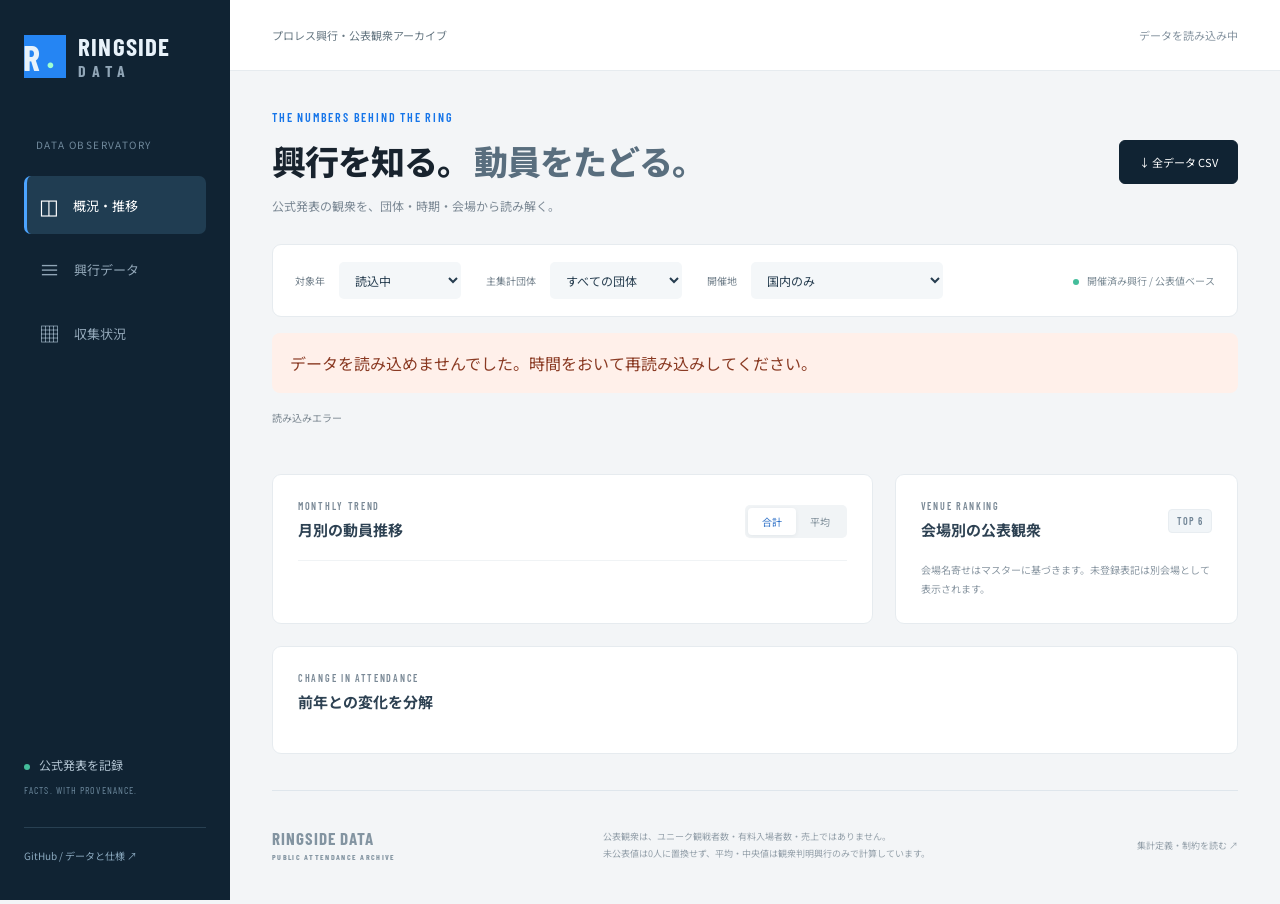
==== site/index.html @ e4130793 "Include dashboard HTML in the Pages source" ====
<!doctype html>
<html lang="ja">
<head>
  <meta charset="utf-8"><meta name="viewport" content="width=device-width,initial-scale=1">
  <meta name="description" content="公式発表に基づくプロレス興行・公表観衆のデータアーカイブ。団体別・月別・会場別の集計と収集状況を確認できます。">
  <meta name="color-scheme" content="light"><title>RINGSIDE DATA — プロレス興行・動員アーカイブ</title>
  <link rel="stylesheet" href="./style.css">
</head>
<body>
  <a class="skip" href="#main">コンテンツへ</a>
  <aside class="rail">
    <a class="brand" href="./" aria-label="Ringside Data ホーム"><span class="brand-icon">R<span>・</span></span><span>RINGSIDE<span class="brand-data">DATA</span></span></a>
    <div class="rail-label">DATA OBSERVATORY</div>
    <nav aria-label="表示切り替え"><button class="nav active" data-tab="overview" aria-current="page"><span>◫</span> 概況・推移</button><button class="nav" data-tab="events"><span>≡</span> 興行データ</button><button class="nav" data-tab="coverage"><span>▦</span> 収集状況</button></nav>
    <div class="rail-foot"><span class="live-dot"></span> 公式発表を記録<br><small>FACTS. WITH PROVENANCE.</small><a href="https://github.com/yutarowada0402/prowrestling-attendance" target="_blank" rel="noopener">GitHub / データと仕様 ↗</a></div>
  </aside>
  <div class="workspace">
    <header class="topbar"><span>プロレス興行・公表観衆アーカイブ</span><span class="update" id="updated">データを読み込み中</span></header>
    <main id="main">
      <div class="heading"><div><p class="eyebrow">THE NUMBERS BEHIND THE RING</p><h1>興行を知る。<span>動員をたどる。</span></h1><p class="intro">公式発表の観衆を、団体・時期・会場から読み解く。</p></div><a class="button download" href="./data/events.csv" download>↓ 全データ CSV</a></div>
      <section class="filters" aria-label="集計条件"><label>対象年<select id="year"><option>読込中</option></select></label><label>主集計団体<select id="promotion"><option value="all">すべての団体</option></select></label><label>開催地<select id="country"><option value="domestic">国内のみ</option><option value="all">すべて（国不明を含む）</option></select></label><div class="filter-note"><span class="live-dot"></span> 開催済み興行 / 公表値ベース</div></section>
      <div id="error" role="alert" hidden></div>
      <p class="scope-note" id="scope" aria-live="polite">読み込み中…</p>
      <section id="overview" class="tab-panel">
        <div class="metrics" id="metrics"></div>
        <div class="chart-grid"><section class="panel trend"><div class="panel-heading"><div><p class="eyebrow">MONTHLY TREND</p><h2>月別の動員推移</h2></div><div class="segmented" aria-label="推移の指標"><button data-metric="total" class="selected" aria-pressed="true">合計</button><button data-metric="mean" aria-pressed="false">平均</button></div></div><div id="monthly" class="chart" role="img" aria-label="月別公表観衆"></div><div id="chart-legend" class="chart-legend"></div></section>
        <section class="panel venue-panel"><div class="panel-heading"><div><p class="eyebrow">VENUE RANKING</p><h2>会場別の公表観衆</h2></div><span class="badge">TOP 6</span></div><div id="venues"></div><p class="small-note">会場名寄せはマスターに基づきます。未登録表記は別会場として表示されます。</p></section></div>
        <section class="panel comparison"><div><p class="eyebrow">CHANGE IN ATTENDANCE</p><h2>前年との変化を分解</h2><p id="comparison-scope" class="small-note"></p></div><div id="comparison"></div></section>
      </section>
      <section id="events" class="tab-panel" hidden><section class="panel"><div class="panel-heading"><div><p class="eyebrow">EVENT ARCHIVE</p><h2>開催済み興行データ</h2></div><label class="search-label"><span class="sr-only">大会・会場を検索</span><input id="search" type="search" placeholder="大会名・会場を検索"></label></div><div class="table-scroll"><table><thead><tr><th><button id="sort-date">開催日 ↓</button></th><th>団体 / 大会</th><th>会場</th><th class="numeric">公表観衆</th><th>出典</th></tr></thead><tbody id="event-rows"></tbody></table></div><div class="pagination"><span id="event-count"></span><div><button id="previous" class="button">← 前へ</button><button id="next" class="button">次へ →</button></div></div></section></section>
      <section id="coverage" class="tab-panel" hidden><section class="panel"><div class="panel-heading"><div><p class="eyebrow">COLLECTION COVERAGE</p><h2>どこまで収集できているか</h2></div><span class="badge">一覧巡回の状態</span></div><p class="small-note">「確認済み」は当該公式サイトの一覧を確認した意味です。実際の全興行を網羅した保証ではありません。</p><div class="table-scroll" id="coverage-grid"></div><div class="coverage-legend"><span><i class="complete"></i>一覧確認済み</span><span><i class="partial"></i>一部取得・失敗</span><span><i class="unsupported"></i>未対応・未取得</span></div></section></section>
      <footer><div class="foot-brand">RINGSIDE DATA<span>PUBLIC ATTENDANCE ARCHIVE</span></div><p>公表観衆は、ユニーク観戦者数・有料入場者数・売上ではありません。<br>未公表値は0人に置換せず、平均・中央値は観衆判明興行のみで計算しています。</p><a href="https://github.com/yutarowada0402/prowrestling-attendance/blob/main/docs/methodology.md" target="_blank" rel="noopener">集計定義・制約を読む ↗</a></footer>
    </main>
  </div>
  <script type="module" src="./app.mjs"></script>
</body>
</html>
---- site/style.css ----
@import url('https://fonts.googleapis.com/css2?family=Barlow+Condensed:wght@600;700&family=Noto+Sans+JP:wght@400;500;600;700;800&display=swap');
:root{font-family:'Noto Sans JP',sans-serif;color:#18232e;background:#f3f5f7;font-synthesis:none;--blue:#1675e9;--muted:#73818e;--line:#e6ebef;--navy:#102333}*{box-sizing:border-box}body{margin:0}a{color:inherit}button,input,select{font:inherit}button,a,select{touch-action:manipulation}button{cursor:pointer}button:focus-visible,a:focus-visible,select:focus-visible,input:focus-visible{outline:3px solid #53bcff;outline-offset:3px}.skip{position:absolute;left:10px;top:-80px;background:white;padding:12px;z-index:10}.skip:focus{top:10px}.rail{background:var(--navy);color:#e8f2fa;position:fixed;inset:0 auto 0 0;width:230px;padding:34px 24px;display:flex;flex-direction:column}.brand{display:flex;align-items:center;gap:12px;text-decoration:none;font:700 25px/1 'Barlow Condensed',sans-serif;letter-spacing:1.2px}.brand-icon{display:flex;align-items:center;justify-content:center;width:42px;height:43px;background:#2585f3;font-size:36px;letter-spacing:-4px}.brand-icon span{color:#9effd1;position:relative;left:-4px;top:7px}.brand-data{display:block;font-size:16px;letter-spacing:6px;margin-top:4px;color:#91a6b7}.rail-label{margin:58px 12px 18px;color:#70899c;font-size:10px;letter-spacing:1.4px}.nav{display:flex;align-items:center;gap:14px;border:0;background:none;color:#91a6b7;padding:14px 15px;border-radius:7px;width:100%;text-align:left;font-size:13px;margin:6px 0}.nav span{font-size:21px;font-weight:400}.nav:hover{background:#1a3449}.nav.active{background:#203d52;color:#fff;border-left:3px solid #4ca4ff;padding-left:12px}.rail-foot{margin-top:auto;font-size:12px;line-height:2;color:#b1c3d1}.rail-foot small{font:10px 'Barlow Condensed',sans-serif;letter-spacing:1.1px;color:#698599}.rail-foot a{display:block;font-size:10px;color:#8ba9bf;text-decoration:none;border-top:1px solid #284052;padding-top:18px;margin-top:26px}.live-dot{display:inline-block;width:6px;height:6px;background:#44bd9b;border-radius:50%;margin-right:6px}.workspace{margin-left:230px}.topbar{height:71px;padding:0 42px;display:flex;align-items:center;justify-content:space-between;background:#fff;border-bottom:1px solid var(--line);font-size:11px;color:#657681}.update{font:11px/1.5 'Noto Sans JP',sans-serif;color:#8795a1}main{padding:39px 42px 0;max-width:1600px;margin:0 auto}.heading{display:flex;justify-content:space-between;align-items:center;margin-bottom:30px}.eyebrow{font:600 12px 'Barlow Condensed',sans-serif;letter-spacing:1.8px;color:#7a8996;margin:0 0 10px}.heading .eyebrow{color:#1675e9}h1{font-size:34px;letter-spacing:-1px;margin:0;line-height:1.6;font-weight:800}h1 span{color:#596e7e;margin-left:4px}.intro{font-size:12px;color:#7b8894;margin:9px 0 0}.button{border:1px solid #dae1e7;background:#fff;border-radius:6px;padding:9px 15px;font-size:11px;text-decoration:none;color:#3e5364}.button:hover{border-color:#8aa6bb;background:#fafcfe}.button:disabled{opacity:.4;cursor:default}.download{border-color:var(--navy);background:var(--navy);color:white;padding:13px 19px;white-space:nowrap}.download:hover{background:#224357;color:white}.filters{background:white;border:1px solid var(--line);border-radius:9px;padding:17px 22px;display:flex;gap:25px;align-items:center}.filters label{font-size:10px;color:#73818c;display:flex;gap:14px;align-items:center}.filters select{font-size:12px;border:0;color:#263d4f;background:#f4f7f9;border-radius:5px;padding:9px 28px 9px 12px;min-width:122px}.filter-note{font-size:10px;color:#7e8d97;margin-left:auto}.scope-note{font-size:10px;line-height:1.8;color:#7b8791;margin:14px 0 23px;min-height:18px}#error{background:#fff0ea;padding:18px;margin:16px 0;color:#8a3a23;border-radius:8px}.metrics{display:grid;grid-template-columns:repeat(4,minmax(0,1fr));gap:18px;margin-bottom:24px}.metric{background:#fff;border:1px solid var(--line);border-radius:9px;padding:21px 22px;position:relative}.metric-label{font-size:11px;color:#6b7b87;display:flex;align-items:center;justify-content:space-between;margin:0 0 13px}.metric-icon{font-size:16px;color:#a9b8c5}.metric-value{font:600 43px/1.1 'Barlow Condensed',sans-serif;letter-spacing:.2px;font-variant-numeric:tabular-nums}.metric-value small{font:11px 'Noto Sans JP',sans-serif;color:#8b99a5;padding-left:7px}.metric-detail{color:#8c99a3;font-size:10px;margin:12px 0 0}.metric:first-child{border-top:3px solid var(--blue);padding-top:19px}.metric:last-child .metric-value{color:var(--blue)}.rate-track{height:4px;background:#eaf0f6;border-radius:4px;margin-top:12px}.rate-track span{display:block;height:100%;background:#368aed;border-radius:4px}.chart-grid{display:grid;grid-template-columns:minmax(0,1.75fr) minmax(300px,1fr);gap:22px}.panel{background:#fff;border:1px solid var(--line);border-radius:9px;padding:25px;min-width:0}.panel-heading{display:flex;justify-content:space-between;align-items:center;gap:16px;margin-bottom:18px}.panel .eyebrow{font-size:10px;letter-spacing:1.7px;margin-bottom:6px}h2{font-size:15px;line-height:1.6;font-weight:700;margin:0;color:#2e4253}.segmented{display:flex;padding:3px;background:#f1f4f6;border-radius:5px}.segmented button{border:0;border-radius:4px;background:none;color:#81909b;padding:6px 14px;font-size:10px}.segmented .selected{background:white;color:#2d70c7;box-shadow:0 1px 4px #152c4010}.chart svg{display:block;width:100%;height:auto}.chart text{font:10px 'Noto Sans JP',sans-serif;fill:#91a0ac}.chart-legend{border-top:1px solid #f0f3f5;padding-top:15px;margin-top:5px;font-size:10px;color:#8b99a4;display:flex;gap:18px}.chart-legend i{display:inline-block;width:9px;height:9px;background:#2c81ed;margin-right:6px;border-radius:2px}.chart-legend .previous i{background:#d2dce6}.badge{background:#f1f5f8;border:1px solid #e8edf1;border-radius:4px;font:600 10px 'Barlow Condensed',sans-serif;padding:5px 8px;letter-spacing:1px;color:#718596}.venue-row{margin:20px 0}.venue-label{display:flex;justify-content:space-between;gap:10px;font-size:10px;color:#556a7b;margin-bottom:8px}.venue-label strong{font:600 15px 'Barlow Condensed',sans-serif;white-space:nowrap;color:#354b5d}.venue-track{height:6px;border-radius:4px;background:#f1f4f7}.venue-track span{display:block;height:100%;border-radius:4px;background:#a7c7ed}.venue-row:first-child .venue-track span{background:#2c80eb}.small-note{font-size:10px;color:#8a97a2;line-height:1.9;margin:14px 0 0}.comparison{margin-top:22px;display:grid;grid-template-columns:1fr 2fr;gap:25px;align-items:center}.compare-values{display:grid;grid-template-columns:repeat(3,1fr);gap:20px}.compare-value span{display:block;font-size:10px;color:#81919e;margin-bottom:7px}.compare-value strong{font:600 25px 'Barlow Condensed',sans-serif;color:#446379}.compare-value small{display:block;margin-top:5px;font-size:9px;color:#91a0ac}.empty{color:#8c9aa6;font-size:12px;padding:40px 12px;text-align:center}.comparison .empty{text-align:left;padding:12px}.search-label input{border:1px solid #dce4eb;border-radius:5px;padding:10px 14px;font-size:11px;min-width:210px}.table-scroll{overflow:auto}table{width:100%;border-collapse:collapse;text-align:left;font-size:11px}th{font-size:10px;color:#85939e;font-weight:500;background:#f8fafb;white-space:nowrap}th,td{padding:15px 12px;border-bottom:1px solid #edf1f4}th button{font:inherit;color:inherit;border:0;background:none;padding:0}.numeric{text-align:right;font-variant-numeric:tabular-nums}td .promotion{display:block;font-size:9px;color:#3280ca;margin-bottom:4px}td .event-name{min-width:200px;max-width:440px;display:block;font-size:11px;line-height:1.8}td .source-link{font-size:10px;text-decoration:none;color:#4183b4}td .unknown{color:#9aa5af;font-size:10px}.pagination{display:flex;justify-content:space-between;align-items:center;padding-top:20px;font-size:10px;color:#7c8d9b}.pagination button{margin-left:8px}.coverage-cell{display:inline-block;min-width:35px;padding:5px 6px;border-radius:4px;font-size:10px;text-align:center;background:#eaf7f1;color:#35956d}.coverage-cell.partial{background:#fff2df;color:#bd852f}.coverage-cell.unsupported{background:#f1f3f6;color:#9aa6af}.coverage-legend{display:flex;gap:22px;font-size:10px;color:#7e8c97;margin-top:20px}.coverage-legend i{display:inline-block;height:9px;width:9px;margin-right:6px;border-radius:2px;background:#a2d9bf}.coverage-legend i.partial{background:#e4bf7b}.coverage-legend i.unsupported{background:#dce3e9}footer{display:flex;align-items:center;gap:30px;justify-content:space-between;border-top:1px solid #dfe6ec;margin-top:36px;padding:28px 0 32px}.foot-brand{font:700 17px 'Barlow Condensed',sans-serif;letter-spacing:1px;color:#8394a1;white-space:nowrap}.foot-brand span{display:block;font-size:8px;letter-spacing:1.3px;margin-top:4px}footer p,footer a{font-size:9px;line-height:1.9;color:#94a0aa}footer a{white-space:nowrap;text-decoration:none}.sr-only{position:absolute;width:1px;height:1px;padding:0;margin:-1px;overflow:hidden;clip:rect(0,0,0,0);white-space:nowrap;border:0}[hidden]{display:none!important}
@media(min-width:1600px){main{padding-top:52px}.metric{padding:27px}.metric:first-child{padding-top:25px}.chart-grid .panel{min-height:385px}}
@media(max-width:1250px){.rail{width:195px;padding:30px 18px}.workspace{margin-left:195px}main{padding:30px 26px 0}.topbar{padding:0 26px}.filters{gap:15px}.filter-note{display:none}h1{font-size:29px}.chart-grid{grid-template-columns:minmax(0,1.5fr) minmax(270px,1fr)}.metric{padding:18px}.metric-value{font-size:35px}.metric:first-child{padding-top:16px}.comparison{grid-template-columns:1fr}.comparison .small-note{margin-top:8px}.brand{font-size:23px;gap:9px}.brand-icon{width:36px;height:38px}.panel{padding:21px}footer{gap:15px}footer p{max-width:400px}}
@media(max-width:950px){.rail{position:static;width:100%;height:auto;flex-direction:row;align-items:center;padding:16px 24px;justify-content:space-between}.rail-label,.rail-foot{display:none}.rail nav{display:flex;gap:5px}.nav{width:auto;padding:8px 12px;font-size:11px;margin:0}.nav.active{border-left:0;border-bottom:2px solid #4ca4ff;padding-left:12px}.nav span{font-size:17px}.brand-data{display:none}.brand{font-size:21px}.brand-icon{width:32px;height:32px;font-size:29px}.workspace{margin-left:0}.topbar{height:48px}.metrics{gap:12px}.chart-grid{grid-template-columns:1.5fr 1fr}.heading{margin-bottom:22px}.intro{font-size:11px}.update{font-size:9px}}
@media(max-width:700px){main{padding:27px 16px 0}.topbar{padding:0 17px;font-size:9px}.topbar .update{max-width:145px;text-align:right}.rail{padding:12px 16px}.brand{font-size:18px}.brand-icon{width:29px;height:30px}.rail nav{gap:0}.nav{padding:8px 9px;font-size:10px;gap:5px}.nav span{display:none}.nav.active{padding-left:9px}h1{font-size:24px;letter-spacing:-.5px}h1 span{display:block;margin:0}.heading{align-items:flex-end}.heading .eyebrow{font-size:10px}.intro{max-width:230px;line-height:1.9;font-size:10px}.download{padding:10px;font-size:10px;align-self:center}.filters{padding:13px;gap:10px;flex-wrap:wrap}.filters label{display:block;flex:1;font-size:9px;min-width:100px}.filters select{display:block;width:100%;min-width:0;margin-top:6px;font-size:10px;padding:8px}.scope-note{font-size:9px;margin-bottom:16px}.metrics{grid-template-columns:repeat(2,minmax(0,1fr));margin-bottom:16px}.metric{padding:17px}.metric-label{font-size:10px;margin-bottom:10px}.metric-value{font-size:35px}.metric-detail{font-size:9px;line-height:1.7}.metric-icon{font-size:14px}.chart-grid{grid-template-columns:1fr;gap:16px}.panel{padding:19px}.panel-heading{gap:10px}h2{font-size:14px}.segmented button{padding:6px 12px}.venue-row{margin:17px 0}.comparison{margin-top:16px;gap:16px}.compare-values{gap:10px}.compare-value strong{font-size:22px}.compare-value span{font-size:9px}.search-label input{min-width:0;width:145px;font-size:10px}th,td{padding:13px 9px}.pagination{font-size:9px}.pagination .button{padding:8px;font-size:9px}.coverage-legend{gap:10px;font-size:9px;flex-wrap:wrap}footer{flex-wrap:wrap;gap:8px;margin-top:26px;padding:23px 0}.foot-brand{font-size:16px}footer p{order:3;font-size:9px;width:100%;max-width:none;margin-top:9px}footer a{font-size:9px}.coverage-cell{min-width:30px}}
@media(prefers-reduced-motion:no-preference){.metric,.panel{animation:enter .35s ease both}@keyframes enter{from{opacity:.4;transform:translateY(5px)}to{opacity:1;transform:none}}}
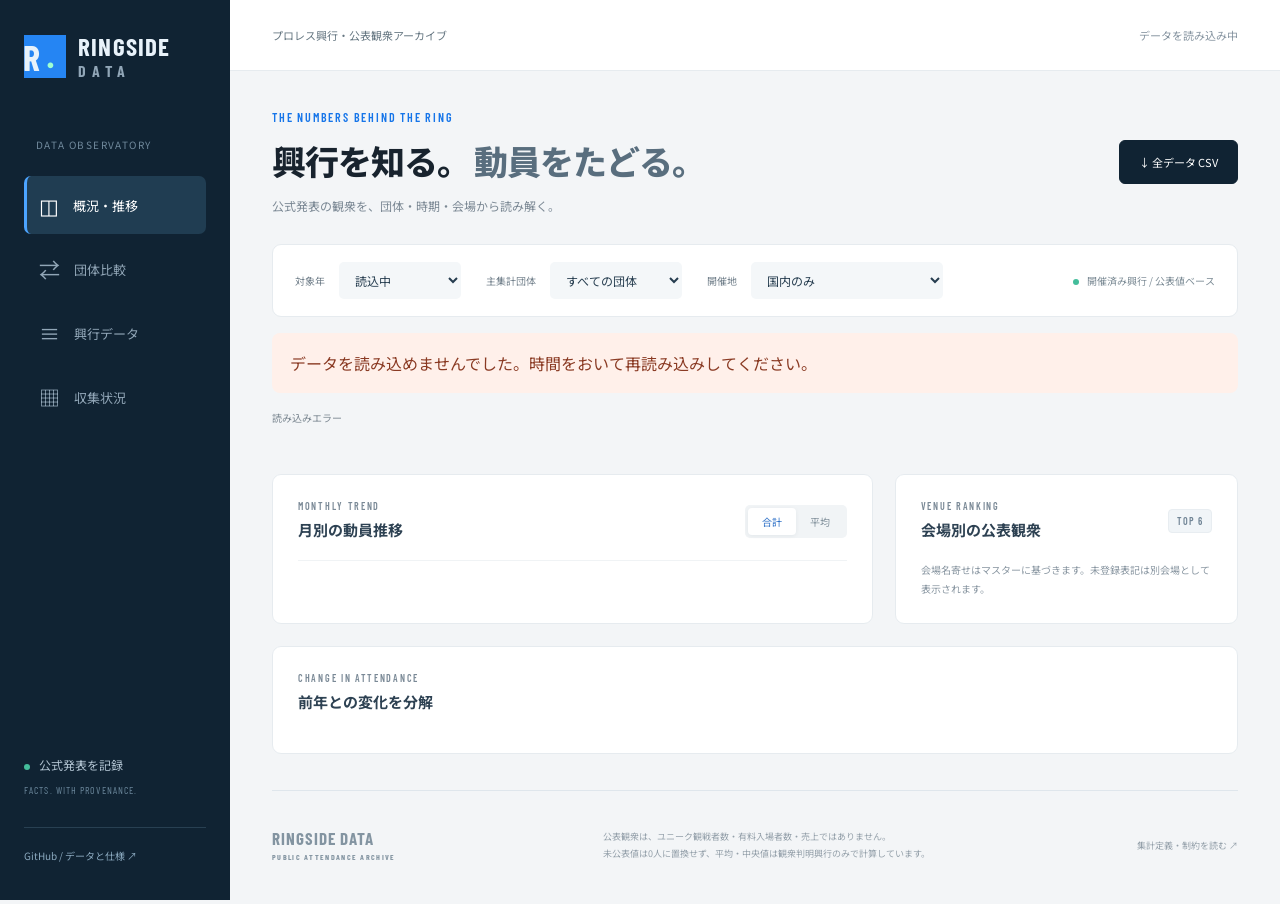
==== commit d362c42f: "Add promotion comparison tab to dashboard" ====
--- a/site/index.html
+++ b/site/index.html
@@ -11,7 +11,7 @@
   <aside class="rail">
     <a class="brand" href="./" aria-label="Ringside Data ホーム"><span class="brand-icon">R<span>・</span></span><span>RINGSIDE<span class="brand-data">DATA</span></span></a>
     <div class="rail-label">DATA OBSERVATORY</div>
-    <nav aria-label="表示切り替え"><button class="nav active" data-tab="overview" aria-current="page"><span>◫</span> 概況・推移</button><button class="nav" data-tab="events"><span>≡</span> 興行データ</button><button class="nav" data-tab="coverage"><span>▦</span> 収集状況</button></nav>
+    <nav aria-label="表示切り替え"><button class="nav active" data-tab="overview" aria-current="page"><span>◫</span> 概況・推移</button><button class="nav" data-tab="compare"><span>⇄</span> 団体比較</button><button class="nav" data-tab="events"><span>≡</span> 興行データ</button><button class="nav" data-tab="coverage"><span>▦</span> 収集状況</button></nav>
     <div class="rail-foot"><span class="live-dot"></span> 公式発表を記録<br><small>FACTS. WITH PROVENANCE.</small><a href="https://github.com/yutarowada0402/prowrestling-attendance" target="_blank" rel="noopener">GitHub / データと仕様 ↗</a></div>
   </aside>
   <div class="workspace">
@@ -27,6 +27,7 @@
         <section class="panel venue-panel"><div class="panel-heading"><div><p class="eyebrow">VENUE RANKING</p><h2>会場別の公表観衆</h2></div><span class="badge">TOP 6</span></div><div id="venues"></div><p class="small-note">会場名寄せはマスターに基づきます。未登録表記は別会場として表示されます。</p></section></div>
         <section class="panel comparison"><div><p class="eyebrow">CHANGE IN ATTENDANCE</p><h2>前年との変化を分解</h2><p id="comparison-scope" class="small-note"></p></div><div id="comparison"></div></section>
       </section>
+      <section id="compare" class="tab-panel" hidden><section class="panel"><div class="panel-heading"><div><p class="eyebrow">PROMOTION COMPARISON</p><h2>団体を並べて比べる</h2></div><div class="segmented" aria-label="比較チャートの指標"><button data-cmp-metric="total" class="selected" aria-pressed="true">合計</button><button data-cmp-metric="mean" aria-pressed="false">平均</button></div></div><p class="small-note" id="compare-note"></p><div class="compare-cards" id="compare-cards"></div><div id="compare-chart" class="chart" role="img" aria-label="団体別の月別公表観衆"></div><div id="compare-legend" class="chart-legend"></div><p class="small-note">平均・中央値は観衆判明興行のみで計算しています。判明率と収集範囲は団体ごとに異なるため、合計・平均はその前提で読んでください。データのない年は比較に含まれません。</p></section></section>
       <section id="events" class="tab-panel" hidden><section class="panel"><div class="panel-heading"><div><p class="eyebrow">EVENT ARCHIVE</p><h2>開催済み興行データ</h2></div><label class="search-label"><span class="sr-only">大会・会場を検索</span><input id="search" type="search" placeholder="大会名・会場を検索"></label></div><div class="table-scroll"><table><thead><tr><th><button id="sort-date">開催日 ↓</button></th><th>団体 / 大会</th><th>会場</th><th class="numeric">公表観衆</th><th>出典</th></tr></thead><tbody id="event-rows"></tbody></table></div><div class="pagination"><span id="event-count"></span><div><button id="previous" class="button">← 前へ</button><button id="next" class="button">次へ →</button></div></div></section></section>
       <section id="coverage" class="tab-panel" hidden><section class="panel"><div class="panel-heading"><div><p class="eyebrow">COLLECTION COVERAGE</p><h2>どこまで収集できているか</h2></div><span class="badge">一覧巡回の状態</span></div><p class="small-note">「確認済み」は当該公式サイトの一覧を確認した意味です。実際の全興行を網羅した保証ではありません。</p><div class="table-scroll" id="coverage-grid"></div><div class="coverage-legend"><span><i class="complete"></i>一覧確認済み</span><span><i class="partial"></i>一部取得・失敗</span><span><i class="unsupported"></i>未対応・未取得</span></div></section></section>
       <footer><div class="foot-brand">RINGSIDE DATA<span>PUBLIC ATTENDANCE ARCHIVE</span></div><p>公表観衆は、ユニーク観戦者数・有料入場者数・売上ではありません。<br>未公表値は0人に置換せず、平均・中央値は観衆判明興行のみで計算しています。</p><a href="https://github.com/yutarowada0402/prowrestling-attendance/blob/main/docs/methodology.md" target="_blank" rel="noopener">集計定義・制約を読む ↗</a></footer>
--- a/site/style.css
+++ b/site/style.css
@@ -1,7 +1,8 @@
 @import url('https://fonts.googleapis.com/css2?family=Barlow+Condensed:wght@600;700&family=Noto+Sans+JP:wght@400;500;600;700;800&display=swap');
 :root{font-family:'Noto Sans JP',sans-serif;color:#18232e;background:#f3f5f7;font-synthesis:none;--blue:#1675e9;--muted:#73818e;--line:#e6ebef;--navy:#102333}*{box-sizing:border-box}body{margin:0}a{color:inherit}button,input,select{font:inherit}button,a,select{touch-action:manipulation}button{cursor:pointer}button:focus-visible,a:focus-visible,select:focus-visible,input:focus-visible{outline:3px solid #53bcff;outline-offset:3px}.skip{position:absolute;left:10px;top:-80px;background:white;padding:12px;z-index:10}.skip:focus{top:10px}.rail{background:var(--navy);color:#e8f2fa;position:fixed;inset:0 auto 0 0;width:230px;padding:34px 24px;display:flex;flex-direction:column}.brand{display:flex;align-items:center;gap:12px;text-decoration:none;font:700 25px/1 'Barlow Condensed',sans-serif;letter-spacing:1.2px}.brand-icon{display:flex;align-items:center;justify-content:center;width:42px;height:43px;background:#2585f3;font-size:36px;letter-spacing:-4px}.brand-icon span{color:#9effd1;position:relative;left:-4px;top:7px}.brand-data{display:block;font-size:16px;letter-spacing:6px;margin-top:4px;color:#91a6b7}.rail-label{margin:58px 12px 18px;color:#70899c;font-size:10px;letter-spacing:1.4px}.nav{display:flex;align-items:center;gap:14px;border:0;background:none;color:#91a6b7;padding:14px 15px;border-radius:7px;width:100%;text-align:left;font-size:13px;margin:6px 0}.nav span{font-size:21px;font-weight:400}.nav:hover{background:#1a3449}.nav.active{background:#203d52;color:#fff;border-left:3px solid #4ca4ff;padding-left:12px}.rail-foot{margin-top:auto;font-size:12px;line-height:2;color:#b1c3d1}.rail-foot small{font:10px 'Barlow Condensed',sans-serif;letter-spacing:1.1px;color:#698599}.rail-foot a{display:block;font-size:10px;color:#8ba9bf;text-decoration:none;border-top:1px solid #284052;padding-top:18px;margin-top:26px}.live-dot{display:inline-block;width:6px;height:6px;background:#44bd9b;border-radius:50%;margin-right:6px}.workspace{margin-left:230px}.topbar{height:71px;padding:0 42px;display:flex;align-items:center;justify-content:space-between;background:#fff;border-bottom:1px solid var(--line);font-size:11px;color:#657681}.update{font:11px/1.5 'Noto Sans JP',sans-serif;color:#8795a1}main{padding:39px 42px 0;max-width:1600px;margin:0 auto}.heading{display:flex;justify-content:space-between;align-items:center;margin-bottom:30px}.eyebrow{font:600 12px 'Barlow Condensed',sans-serif;letter-spacing:1.8px;color:#7a8996;margin:0 0 10px}.heading .eyebrow{color:#1675e9}h1{font-size:34px;letter-spacing:-1px;margin:0;line-height:1.6;font-weight:800}h1 span{color:#596e7e;margin-left:4px}.intro{font-size:12px;color:#7b8894;margin:9px 0 0}.button{border:1px solid #dae1e7;background:#fff;border-radius:6px;padding:9px 15px;font-size:11px;text-decoration:none;color:#3e5364}.button:hover{border-color:#8aa6bb;background:#fafcfe}.button:disabled{opacity:.4;cursor:default}.download{border-color:var(--navy);background:var(--navy);color:white;padding:13px 19px;white-space:nowrap}.download:hover{background:#224357;color:white}.filters{background:white;border:1px solid var(--line);border-radius:9px;padding:17px 22px;display:flex;gap:25px;align-items:center}.filters label{font-size:10px;color:#73818c;display:flex;gap:14px;align-items:center}.filters select{font-size:12px;border:0;color:#263d4f;background:#f4f7f9;border-radius:5px;padding:9px 28px 9px 12px;min-width:122px}.filter-note{font-size:10px;color:#7e8d97;margin-left:auto}.scope-note{font-size:10px;line-height:1.8;color:#7b8791;margin:14px 0 23px;min-height:18px}#error{background:#fff0ea;padding:18px;margin:16px 0;color:#8a3a23;border-radius:8px}.metrics{display:grid;grid-template-columns:repeat(4,minmax(0,1fr));gap:18px;margin-bottom:24px}.metric{background:#fff;border:1px solid var(--line);border-radius:9px;padding:21px 22px;position:relative}.metric-label{font-size:11px;color:#6b7b87;display:flex;align-items:center;justify-content:space-between;margin:0 0 13px}.metric-icon{font-size:16px;color:#a9b8c5}.metric-value{font:600 43px/1.1 'Barlow Condensed',sans-serif;letter-spacing:.2px;font-variant-numeric:tabular-nums}.metric-value small{font:11px 'Noto Sans JP',sans-serif;color:#8b99a5;padding-left:7px}.metric-detail{color:#8c99a3;font-size:10px;margin:12px 0 0}.metric:first-child{border-top:3px solid var(--blue);padding-top:19px}.metric:last-child .metric-value{color:var(--blue)}.rate-track{height:4px;background:#eaf0f6;border-radius:4px;margin-top:12px}.rate-track span{display:block;height:100%;background:#368aed;border-radius:4px}.chart-grid{display:grid;grid-template-columns:minmax(0,1.75fr) minmax(300px,1fr);gap:22px}.panel{background:#fff;border:1px solid var(--line);border-radius:9px;padding:25px;min-width:0}.panel-heading{display:flex;justify-content:space-between;align-items:center;gap:16px;margin-bottom:18px}.panel .eyebrow{font-size:10px;letter-spacing:1.7px;margin-bottom:6px}h2{font-size:15px;line-height:1.6;font-weight:700;margin:0;color:#2e4253}.segmented{display:flex;padding:3px;background:#f1f4f6;border-radius:5px}.segmented button{border:0;border-radius:4px;background:none;color:#81909b;padding:6px 14px;font-size:10px}.segmented .selected{background:white;color:#2d70c7;box-shadow:0 1px 4px #152c4010}.chart svg{display:block;width:100%;height:auto}.chart text{font:10px 'Noto Sans JP',sans-serif;fill:#91a0ac}.chart-legend{border-top:1px solid #f0f3f5;padding-top:15px;margin-top:5px;font-size:10px;color:#8b99a4;display:flex;gap:18px}.chart-legend i{display:inline-block;width:9px;height:9px;background:#2c81ed;margin-right:6px;border-radius:2px}.chart-legend .previous i{background:#d2dce6}.badge{background:#f1f5f8;border:1px solid #e8edf1;border-radius:4px;font:600 10px 'Barlow Condensed',sans-serif;padding:5px 8px;letter-spacing:1px;color:#718596}.venue-row{margin:20px 0}.venue-label{display:flex;justify-content:space-between;gap:10px;font-size:10px;color:#556a7b;margin-bottom:8px}.venue-label strong{font:600 15px 'Barlow Condensed',sans-serif;white-space:nowrap;color:#354b5d}.venue-track{height:6px;border-radius:4px;background:#f1f4f7}.venue-track span{display:block;height:100%;border-radius:4px;background:#a7c7ed}.venue-row:first-child .venue-track span{background:#2c80eb}.small-note{font-size:10px;color:#8a97a2;line-height:1.9;margin:14px 0 0}.comparison{margin-top:22px;display:grid;grid-template-columns:1fr 2fr;gap:25px;align-items:center}.compare-values{display:grid;grid-template-columns:repeat(3,1fr);gap:20px}.compare-value span{display:block;font-size:10px;color:#81919e;margin-bottom:7px}.compare-value strong{font:600 25px 'Barlow Condensed',sans-serif;color:#446379}.compare-value small{display:block;margin-top:5px;font-size:9px;color:#91a0ac}.empty{color:#8c9aa6;font-size:12px;padding:40px 12px;text-align:center}.comparison .empty{text-align:left;padding:12px}.search-label input{border:1px solid #dce4eb;border-radius:5px;padding:10px 14px;font-size:11px;min-width:210px}.table-scroll{overflow:auto}table{width:100%;border-collapse:collapse;text-align:left;font-size:11px}th{font-size:10px;color:#85939e;font-weight:500;background:#f8fafb;white-space:nowrap}th,td{padding:15px 12px;border-bottom:1px solid #edf1f4}th button{font:inherit;color:inherit;border:0;background:none;padding:0}.numeric{text-align:right;font-variant-numeric:tabular-nums}td .promotion{display:block;font-size:9px;color:#3280ca;margin-bottom:4px}td .event-name{min-width:200px;max-width:440px;display:block;font-size:11px;line-height:1.8}td .source-link{font-size:10px;text-decoration:none;color:#4183b4}td .unknown{color:#9aa5af;font-size:10px}.pagination{display:flex;justify-content:space-between;align-items:center;padding-top:20px;font-size:10px;color:#7c8d9b}.pagination button{margin-left:8px}.coverage-cell{display:inline-block;min-width:35px;padding:5px 6px;border-radius:4px;font-size:10px;text-align:center;background:#eaf7f1;color:#35956d}.coverage-cell.partial{background:#fff2df;color:#bd852f}.coverage-cell.unsupported{background:#f1f3f6;color:#9aa6af}.coverage-legend{display:flex;gap:22px;font-size:10px;color:#7e8c97;margin-top:20px}.coverage-legend i{display:inline-block;height:9px;width:9px;margin-right:6px;border-radius:2px;background:#a2d9bf}.coverage-legend i.partial{background:#e4bf7b}.coverage-legend i.unsupported{background:#dce3e9}footer{display:flex;align-items:center;gap:30px;justify-content:space-between;border-top:1px solid #dfe6ec;margin-top:36px;padding:28px 0 32px}.foot-brand{font:700 17px 'Barlow Condensed',sans-serif;letter-spacing:1px;color:#8394a1;white-space:nowrap}.foot-brand span{display:block;font-size:8px;letter-spacing:1.3px;margin-top:4px}footer p,footer a{font-size:9px;line-height:1.9;color:#94a0aa}footer a{white-space:nowrap;text-decoration:none}.sr-only{position:absolute;width:1px;height:1px;padding:0;margin:-1px;overflow:hidden;clip:rect(0,0,0,0);white-space:nowrap;border:0}[hidden]{display:none!important}
+.compare-cards{display:grid;grid-template-columns:repeat(auto-fit,minmax(230px,1fr));gap:18px;margin:18px 0 24px}.promo-card{border:1px solid var(--line);border-top:3px solid var(--promo);border-radius:8px;padding:18px}.promo-name{font-size:13px;margin:0 0 10px;display:flex;align-items:center;gap:8px;color:#2e4253}.promo-name i{width:9px;height:9px;border-radius:2px;background:var(--promo)}.promo-total{font:600 36px/1.1 'Barlow Condensed',sans-serif;font-variant-numeric:tabular-nums}.promo-total small{font:10px 'Noto Sans JP',sans-serif;color:#8b99a5;padding-left:7px}.promo-stats{display:grid;grid-template-columns:1fr 1fr;gap:10px 14px;margin:14px 0 0}.promo-stats div{margin:0}.promo-stats dt{font-size:9px;color:#85939e}.promo-stats dd{margin:2px 0 0;font-size:12px;font-weight:600;color:#354b5d}.promo-card .rate-track{margin-top:12px}.promo-card .rate-track span,.promo-card .venue-track span{background:var(--promo)}.promo-top{font-size:10px;line-height:1.8;color:#556a7b;margin:14px 0 0}.promo-top small{color:#8a97a2}.share{display:flex;align-items:center;gap:10px;margin-top:14px;font-size:10px;color:#81919e}.share .venue-track{flex:1}.share strong{font:600 15px 'Barlow Condensed',sans-serif;color:#354b5d;white-space:nowrap}#compare-note{margin:0}
 @media(min-width:1600px){main{padding-top:52px}.metric{padding:27px}.metric:first-child{padding-top:25px}.chart-grid .panel{min-height:385px}}
 @media(max-width:1250px){.rail{width:195px;padding:30px 18px}.workspace{margin-left:195px}main{padding:30px 26px 0}.topbar{padding:0 26px}.filters{gap:15px}.filter-note{display:none}h1{font-size:29px}.chart-grid{grid-template-columns:minmax(0,1.5fr) minmax(270px,1fr)}.metric{padding:18px}.metric-value{font-size:35px}.metric:first-child{padding-top:16px}.comparison{grid-template-columns:1fr}.comparison .small-note{margin-top:8px}.brand{font-size:23px;gap:9px}.brand-icon{width:36px;height:38px}.panel{padding:21px}footer{gap:15px}footer p{max-width:400px}}
 @media(max-width:950px){.rail{position:static;width:100%;height:auto;flex-direction:row;align-items:center;padding:16px 24px;justify-content:space-between}.rail-label,.rail-foot{display:none}.rail nav{display:flex;gap:5px}.nav{width:auto;padding:8px 12px;font-size:11px;margin:0}.nav.active{border-left:0;border-bottom:2px solid #4ca4ff;padding-left:12px}.nav span{font-size:17px}.brand-data{display:none}.brand{font-size:21px}.brand-icon{width:32px;height:32px;font-size:29px}.workspace{margin-left:0}.topbar{height:48px}.metrics{gap:12px}.chart-grid{grid-template-columns:1.5fr 1fr}.heading{margin-bottom:22px}.intro{font-size:11px}.update{font-size:9px}}
-@media(max-width:700px){main{padding:27px 16px 0}.topbar{padding:0 17px;font-size:9px}.topbar .update{max-width:145px;text-align:right}.rail{padding:12px 16px}.brand{font-size:18px}.brand-icon{width:29px;height:30px}.rail nav{gap:0}.nav{padding:8px 9px;font-size:10px;gap:5px}.nav span{display:none}.nav.active{padding-left:9px}h1{font-size:24px;letter-spacing:-.5px}h1 span{display:block;margin:0}.heading{align-items:flex-end}.heading .eyebrow{font-size:10px}.intro{max-width:230px;line-height:1.9;font-size:10px}.download{padding:10px;font-size:10px;align-self:center}.filters{padding:13px;gap:10px;flex-wrap:wrap}.filters label{display:block;flex:1;font-size:9px;min-width:100px}.filters select{display:block;width:100%;min-width:0;margin-top:6px;font-size:10px;padding:8px}.scope-note{font-size:9px;margin-bottom:16px}.metrics{grid-template-columns:repeat(2,minmax(0,1fr));margin-bottom:16px}.metric{padding:17px}.metric-label{font-size:10px;margin-bottom:10px}.metric-value{font-size:35px}.metric-detail{font-size:9px;line-height:1.7}.metric-icon{font-size:14px}.chart-grid{grid-template-columns:1fr;gap:16px}.panel{padding:19px}.panel-heading{gap:10px}h2{font-size:14px}.segmented button{padding:6px 12px}.venue-row{margin:17px 0}.comparison{margin-top:16px;gap:16px}.compare-values{gap:10px}.compare-value strong{font-size:22px}.compare-value span{font-size:9px}.search-label input{min-width:0;width:145px;font-size:10px}th,td{padding:13px 9px}.pagination{font-size:9px}.pagination .button{padding:8px;font-size:9px}.coverage-legend{gap:10px;font-size:9px;flex-wrap:wrap}footer{flex-wrap:wrap;gap:8px;margin-top:26px;padding:23px 0}.foot-brand{font-size:16px}footer p{order:3;font-size:9px;width:100%;max-width:none;margin-top:9px}footer a{font-size:9px}.coverage-cell{min-width:30px}}
+@media(max-width:700px){main{padding:27px 16px 0}.topbar{padding:0 17px;font-size:9px}.topbar .update{max-width:145px;text-align:right}.rail{padding:12px 16px}.brand{font-size:18px}.brand-icon{width:29px;height:30px}.rail nav{gap:0}.nav{padding:8px 9px;font-size:10px;gap:5px}.nav span{display:none}.nav.active{padding-left:9px}h1{font-size:24px;letter-spacing:-.5px}h1 span{display:block;margin:0}.heading{align-items:flex-end}.heading .eyebrow{font-size:10px}.intro{max-width:230px;line-height:1.9;font-size:10px}.download{padding:10px;font-size:10px;align-self:center}.filters{padding:13px;gap:10px;flex-wrap:wrap}.filters label{display:block;flex:1;font-size:9px;min-width:100px}.filters select{display:block;width:100%;min-width:0;margin-top:6px;font-size:10px;padding:8px}.scope-note{font-size:9px;margin-bottom:16px}.metrics{grid-template-columns:repeat(2,minmax(0,1fr));margin-bottom:16px}.metric{padding:17px}.metric-label{font-size:10px;margin-bottom:10px}.metric-value{font-size:35px}.metric-detail{font-size:9px;line-height:1.7}.metric-icon{font-size:14px}.chart-grid{grid-template-columns:1fr;gap:16px}.panel{padding:19px}.panel-heading{gap:10px}h2{font-size:14px}.segmented button{padding:6px 12px}.venue-row{margin:17px 0}.comparison{margin-top:16px;gap:16px}.compare-values{gap:10px}.compare-value strong{font-size:22px}.compare-value span{font-size:9px}.search-label input{min-width:0;width:145px;font-size:10px}th,td{padding:13px 9px}.pagination{font-size:9px}.pagination .button{padding:8px;font-size:9px}.coverage-legend{gap:10px;font-size:9px;flex-wrap:wrap}footer{flex-wrap:wrap;gap:8px;margin-top:26px;padding:23px 0}.foot-brand{font-size:16px}footer p{order:3;font-size:9px;width:100%;max-width:none;margin-top:9px}footer a{font-size:9px}.coverage-cell{min-width:30px}.compare-cards{grid-template-columns:1fr}.promo-total{font-size:32px}}
 @media(prefers-reduced-motion:no-preference){.metric,.panel{animation:enter .35s ease both}@keyframes enter{from{opacity:.4;transform:translateY(5px)}to{opacity:1;transform:none}}}
